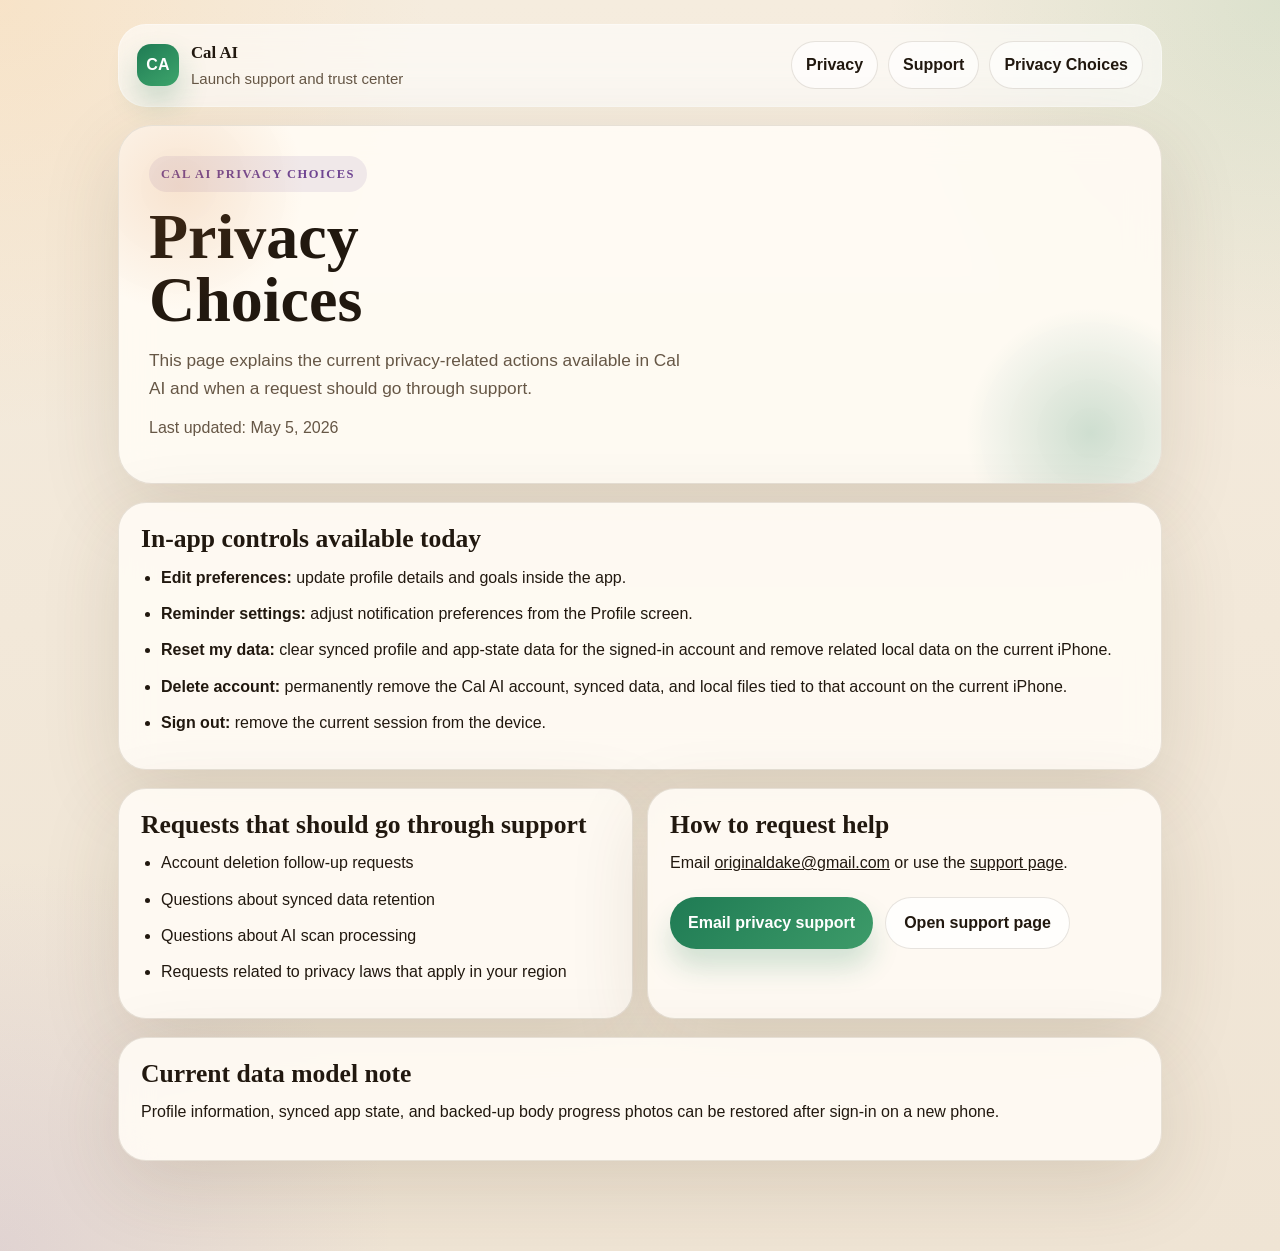
==== privacy-choices/index.html @ 15dcf4ae "Publish launch trust pages" ====
<!DOCTYPE html>
<html lang="en">
<head>
  <meta charset="utf-8">
  <meta name="viewport" content="width=device-width, initial-scale=1">
  <title>Cal AI Privacy Choices</title>
  <meta name="description" content="Cal AI privacy choices and user controls.">
  <link rel="stylesheet" href="../styles.css">
</head>
<body>
  <div class="site-shell">
    <header class="topbar">
      <a class="brand" href="../">
        <span class="brand-mark">CA</span>
        <span class="brand-copy">
          <strong>Cal AI</strong>
          <span>Launch support and trust center</span>
        </span>
      </a>
      <nav class="nav-links">
        <a href="../privacy/">Privacy</a>
        <a href="../support/">Support</a>
        <a href="../privacy-choices/">Privacy Choices</a>
      </nav>
    </header>

    <section class="hero">
      <span class="eyebrow plum">Cal AI Privacy Choices</span>
      <h1>Privacy Choices</h1>
      <p class="lead">This page explains the current privacy-related actions available in Cal AI and when a request should go through support.</p>
      <p class="muted">Last updated: May 5, 2026</p>
    </section>

    <section class="section card">
      <h2>In-app controls available today</h2>
      <ul class="list">
        <li><strong>Edit preferences:</strong> update profile details and goals inside the app.</li>
        <li><strong>Reminder settings:</strong> adjust notification preferences from the Profile screen.</li>
        <li><strong>Reset my data:</strong> clear synced profile and app-state data for the signed-in account and remove related local data on the current iPhone.</li>
        <li><strong>Delete account:</strong> permanently remove the Cal AI account, synced data, and local files tied to that account on the current iPhone.</li>
        <li><strong>Sign out:</strong> remove the current session from the device.</li>
      </ul>
    </section>

    <section class="section card-grid">
      <article class="card">
        <h2>Requests that should go through support</h2>
        <ul class="list">
          <li>Account deletion follow-up requests</li>
          <li>Questions about synced data retention</li>
          <li>Questions about AI scan processing</li>
          <li>Requests related to privacy laws that apply in your region</li>
        </ul>
      </article>

      <article class="card">
        <h2>How to request help</h2>
        <p>Email <a href="mailto:originaldake@gmail.com">originaldake@gmail.com</a> or use the <a href="../support/">support page</a>.</p>
        <div class="button-row">
          <a class="button" href="mailto:originaldake@gmail.com?subject=Cal%20AI%20Privacy%20Request">Email privacy support</a>
          <a class="ghost-button" href="../support/">Open support page</a>
        </div>
      </article>
    </section>

    <section class="section card">
      <h2>Current data model note</h2>
      <p>Profile information, synced app state, and backed-up body progress photos can be restored after sign-in on a new phone.</p>
    </section>
  </div>
</body>
</html>
---- styles.css ----
:root {
  color-scheme: light;
  --bg: #f5ecde;
  --bg-alt: #efe4d4;
  --surface: rgba(255, 251, 245, 0.92);
  --surface-strong: #fffdf9;
  --text: #21180f;
  --muted: #665746;
  --border: rgba(109, 89, 61, 0.16);
  --green: #1f7b54;
  --amber: #d57a32;
  --plum: #6f4592;
  --navy: #17324d;
  --shadow: 0 24px 80px rgba(77, 54, 25, 0.14);
  --radius-xl: 28px;
  --radius-lg: 20px;
  --radius-pill: 999px;
  --max-width: 1080px;
}

* {
  box-sizing: border-box;
}

html {
  scroll-behavior: smooth;
}

body {
  margin: 0;
  font-family: "Avenir Next", "Segoe UI", sans-serif;
  color: var(--text);
  background:
    radial-gradient(circle at top left, rgba(255, 202, 138, 0.26), transparent 24%),
    radial-gradient(circle at top right, rgba(108, 177, 130, 0.18), transparent 22%),
    radial-gradient(circle at bottom left, rgba(148, 124, 196, 0.16), transparent 22%),
    linear-gradient(180deg, var(--bg) 0%, var(--bg-alt) 100%);
  line-height: 1.65;
}

a {
  color: inherit;
}

.site-shell {
  max-width: var(--max-width);
  margin: 0 auto;
  padding: 24px 18px 72px;
}

.topbar {
  display: flex;
  flex-wrap: wrap;
  align-items: center;
  justify-content: space-between;
  gap: 14px;
  margin-bottom: 18px;
  padding: 14px 18px;
  border-radius: var(--radius-xl);
  background: rgba(255, 255, 255, 0.58);
  border: 1px solid rgba(255, 255, 255, 0.35);
  backdrop-filter: blur(16px);
}

.brand {
  display: flex;
  align-items: center;
  gap: 12px;
  text-decoration: none;
}

.brand-mark {
  width: 42px;
  height: 42px;
  display: inline-flex;
  align-items: center;
  justify-content: center;
  border-radius: 14px;
  font-weight: 800;
  letter-spacing: 0.02em;
  color: #fff;
  background: linear-gradient(145deg, var(--green), #3ea56c);
  box-shadow: 0 16px 30px rgba(31, 123, 84, 0.24);
}

.brand-copy strong,
.eyebrow,
h1,
h2,
h3 {
  font-family: "Iowan Old Style", "Palatino Linotype", serif;
}

.brand-copy strong {
  display: block;
  font-size: 1.05rem;
}

.brand-copy span {
  display: block;
  color: var(--muted);
  font-size: 0.94rem;
}

.nav-links {
  display: flex;
  flex-wrap: wrap;
  gap: 10px;
}

.nav-links a,
.mini-link,
.button,
.ghost-button {
  text-decoration: none;
}

.nav-links a,
.mini-link {
  padding: 10px 14px;
  border-radius: var(--radius-pill);
  border: 1px solid var(--border);
  background: rgba(255, 255, 255, 0.62);
  font-weight: 700;
}

.hero,
.card,
.footer-card {
  background: var(--surface);
  border: 1px solid var(--border);
  box-shadow: var(--shadow);
  backdrop-filter: blur(16px);
}

.hero {
  position: relative;
  overflow: hidden;
  border-radius: 34px;
  padding: 30px;
  margin-bottom: 18px;
}

.hero::before,
.hero::after {
  content: "";
  position: absolute;
  border-radius: 50%;
  pointer-events: none;
}

.hero::before {
  width: 260px;
  height: 260px;
  inset: -70px auto auto -70px;
  background: radial-gradient(circle, rgba(213, 122, 50, 0.18), transparent 68%);
}

.hero::after {
  width: 260px;
  height: 260px;
  inset: auto -60px -80px auto;
  background: radial-gradient(circle, rgba(31, 123, 84, 0.22), transparent 68%);
}

.eyebrow {
  display: inline-flex;
  align-items: center;
  padding: 8px 12px;
  border-radius: var(--radius-pill);
  letter-spacing: 0.12em;
  font-size: 0.78rem;
  font-weight: 800;
  text-transform: uppercase;
  margin-bottom: 14px;
}

.eyebrow.green {
  color: var(--green);
  background: rgba(31, 123, 84, 0.1);
}

.eyebrow.amber {
  color: var(--amber);
  background: rgba(213, 122, 50, 0.11);
}

.eyebrow.plum {
  color: var(--plum);
  background: rgba(111, 69, 146, 0.1);
}

.eyebrow.navy {
  color: var(--navy);
  background: rgba(23, 50, 77, 0.1);
}

h1 {
  margin: 0 0 14px;
  font-size: clamp(2.5rem, 5vw, 4.8rem);
  line-height: 0.98;
  max-width: 10ch;
}

h2 {
  margin: 0 0 12px;
  font-size: clamp(1.6rem, 2vw, 2.1rem);
  line-height: 1.08;
}

h3 {
  margin: 0 0 10px;
  font-size: 1.16rem;
}

p {
  margin: 0 0 12px;
}

.lead {
  max-width: 56ch;
  font-size: 1.08rem;
  color: var(--muted);
}

.hero-actions,
.button-row {
  display: flex;
  flex-wrap: wrap;
  gap: 12px;
  margin-top: 20px;
}

.button,
.ghost-button {
  display: inline-flex;
  align-items: center;
  justify-content: center;
  min-height: 48px;
  padding: 12px 18px;
  border-radius: var(--radius-pill);
  font-weight: 800;
}

.button {
  color: #fff;
  background: linear-gradient(135deg, var(--green), #3d9b69);
  box-shadow: 0 18px 28px rgba(31, 123, 84, 0.2);
}

.ghost-button {
  border: 1px solid var(--border);
  background: rgba(255, 255, 255, 0.74);
}

.stats,
.card-grid,
.feature-grid {
  display: grid;
  gap: 14px;
}

.stats {
  grid-template-columns: repeat(auto-fit, minmax(180px, 1fr));
  margin-top: 24px;
}

.card-grid,
.feature-grid {
  grid-template-columns: repeat(auto-fit, minmax(240px, 1fr));
}

.card {
  border-radius: var(--radius-xl);
  padding: 22px;
}

.muted {
  color: var(--muted);
}

.list {
  margin: 0;
  padding-left: 20px;
}

.list li {
  margin-bottom: 10px;
}

.note {
  padding: 16px 18px;
  border-radius: var(--radius-lg);
  border: 1px solid var(--border);
  background: var(--surface-strong);
}

.section {
  margin-bottom: 18px;
}

.footer-card {
  border-radius: var(--radius-xl);
  padding: 22px;
}

.mini-link {
  display: inline-flex;
  margin-top: 8px;
}

.kicker {
  display: inline-block;
  margin-bottom: 10px;
  color: var(--muted);
  font-size: 0.95rem;
}

@media (max-width: 720px) {
  .site-shell {
    padding: 18px 14px 56px;
  }

  .topbar,
  .hero,
  .card,
  .footer-card {
    border-radius: 22px;
  }

  .hero,
  .card,
  .footer-card {
    padding: 20px;
  }

  h1 {
    font-size: clamp(2.3rem, 12vw, 3.2rem);
  }
}
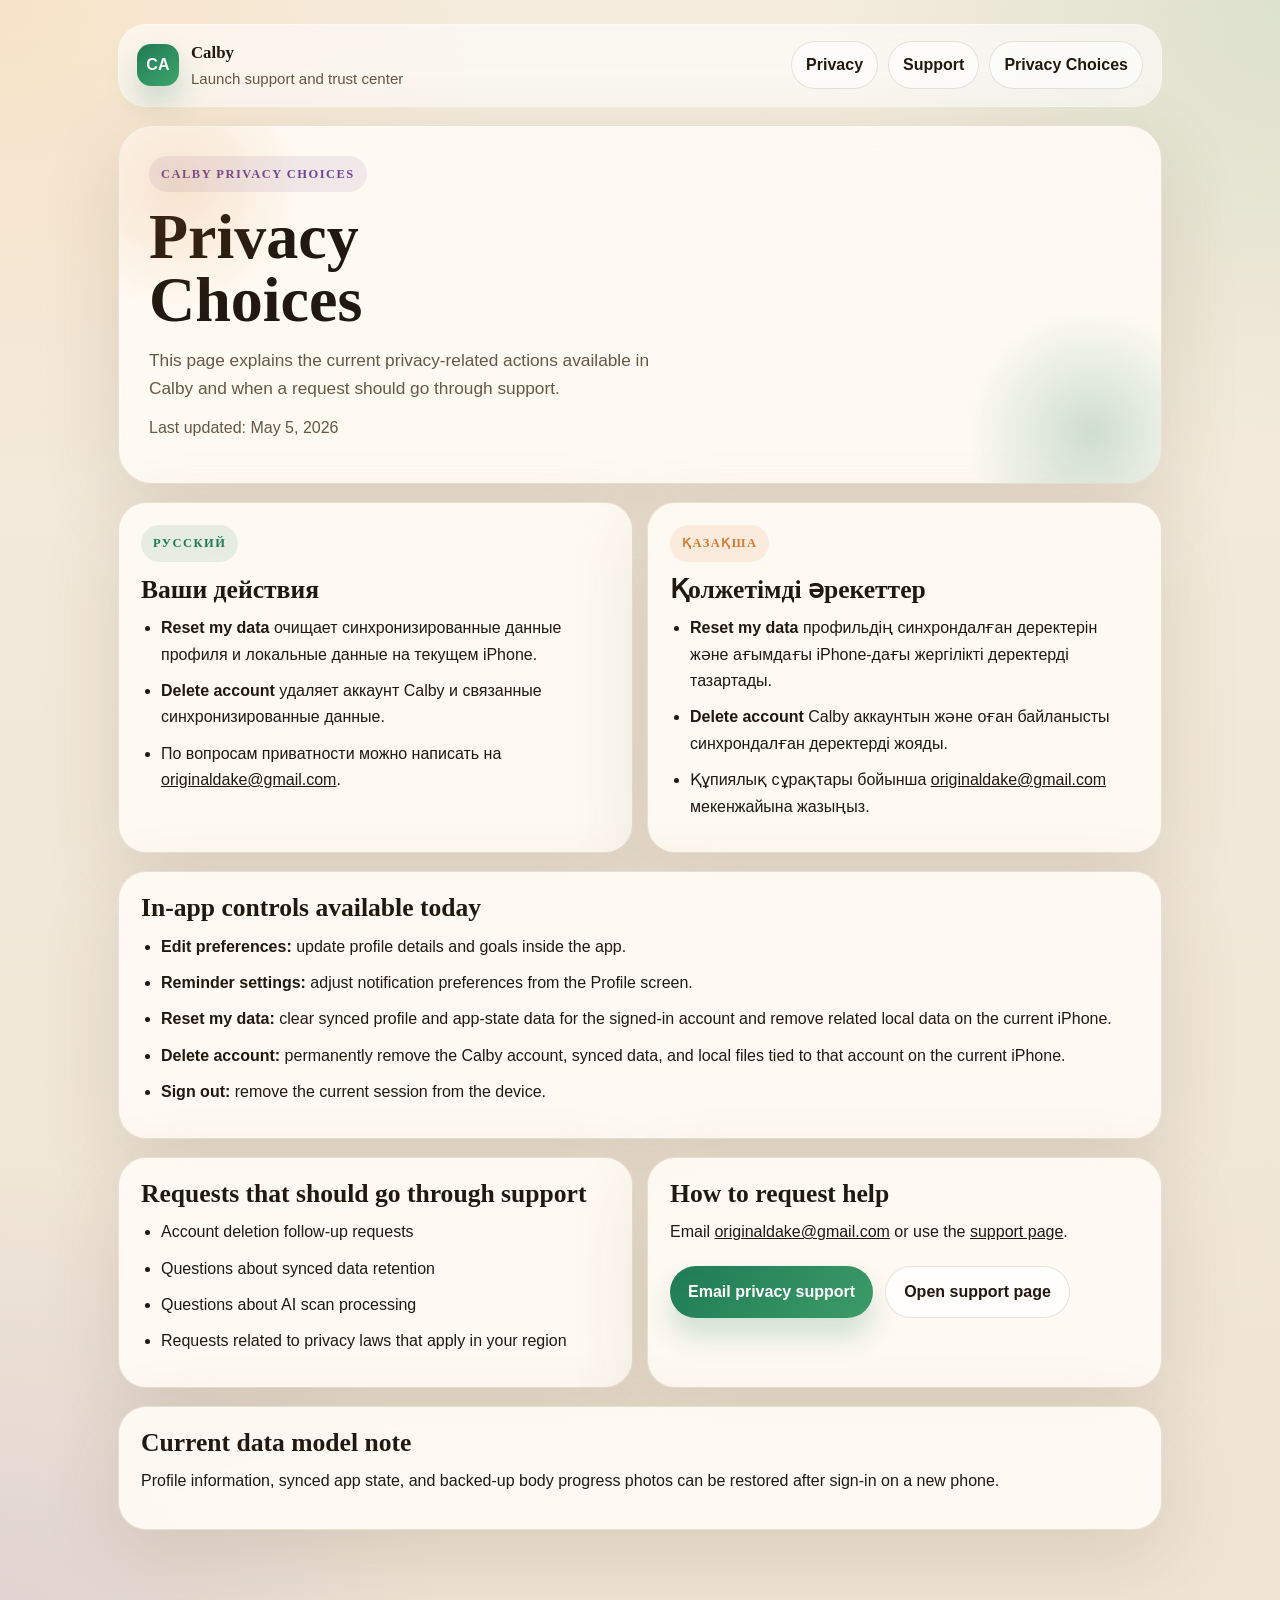
==== commit 1880ee31: "Rebrand privacy choices page to Calby" ====
--- a/privacy-choices/index.html
+++ b/privacy-choices/index.html
@@ -3,8 +3,8 @@
 <head>
   <meta charset="utf-8">
   <meta name="viewport" content="width=device-width, initial-scale=1">
-  <title>Cal AI Privacy Choices</title>
-  <meta name="description" content="Cal AI privacy choices and user controls.">
+  <title>Calby Privacy Choices</title>
+  <meta name="description" content="Calby privacy choices and user controls.">
   <link rel="stylesheet" href="../styles.css">
 </head>
 <body>
@@ -13,7 +13,7 @@
       <a class="brand" href="../">
         <span class="brand-mark">CA</span>
         <span class="brand-copy">
-          <strong>Cal AI</strong>
+          <strong>Calby</strong>
           <span>Launch support and trust center</span>
         </span>
       </a>
@@ -25,10 +25,32 @@
     </header>
 
     <section class="hero">
-      <span class="eyebrow plum">Cal AI Privacy Choices</span>
+      <span class="eyebrow plum">Calby Privacy Choices</span>
       <h1>Privacy Choices</h1>
-      <p class="lead">This page explains the current privacy-related actions available in Cal AI and when a request should go through support.</p>
+      <p class="lead">This page explains the current privacy-related actions available in Calby and when a request should go through support.</p>
       <p class="muted">Last updated: May 5, 2026</p>
+    </section>
+
+    <section class="section card-grid">
+      <article class="card">
+        <span class="eyebrow green">Русский</span>
+        <h2>Ваши действия</h2>
+        <ul class="list">
+          <li><strong>Reset my data</strong> очищает синхронизированные данные профиля и локальные данные на текущем iPhone.</li>
+          <li><strong>Delete account</strong> удаляет аккаунт Calby и связанные синхронизированные данные.</li>
+          <li>По вопросам приватности можно написать на <a href="mailto:originaldake@gmail.com">originaldake@gmail.com</a>.</li>
+        </ul>
+      </article>
+
+      <article class="card">
+        <span class="eyebrow amber">Қазақша</span>
+        <h2>Қолжетімді әрекеттер</h2>
+        <ul class="list">
+          <li><strong>Reset my data</strong> профильдің синхрондалған деректерін және ағымдағы iPhone-дағы жергілікті деректерді тазартады.</li>
+          <li><strong>Delete account</strong> Calby аккаунтын және оған байланысты синхрондалған деректерді жояды.</li>
+          <li>Құпиялық сұрақтары бойынша <a href="mailto:originaldake@gmail.com">originaldake@gmail.com</a> мекенжайына жазыңыз.</li>
+        </ul>
+      </article>
     </section>
 
     <section class="section card">
@@ -37,7 +59,7 @@
         <li><strong>Edit preferences:</strong> update profile details and goals inside the app.</li>
         <li><strong>Reminder settings:</strong> adjust notification preferences from the Profile screen.</li>
         <li><strong>Reset my data:</strong> clear synced profile and app-state data for the signed-in account and remove related local data on the current iPhone.</li>
-        <li><strong>Delete account:</strong> permanently remove the Cal AI account, synced data, and local files tied to that account on the current iPhone.</li>
+        <li><strong>Delete account:</strong> permanently remove the Calby account, synced data, and local files tied to that account on the current iPhone.</li>
         <li><strong>Sign out:</strong> remove the current session from the device.</li>
       </ul>
     </section>
@@ -57,7 +79,7 @@
         <h2>How to request help</h2>
         <p>Email <a href="mailto:originaldake@gmail.com">originaldake@gmail.com</a> or use the <a href="../support/">support page</a>.</p>
         <div class="button-row">
-          <a class="button" href="mailto:originaldake@gmail.com?subject=Cal%20AI%20Privacy%20Request">Email privacy support</a>
+          <a class="button" href="mailto:originaldake@gmail.com?subject=Calby%20Privacy%20Request">Email privacy support</a>
           <a class="ghost-button" href="../support/">Open support page</a>
         </div>
       </article>
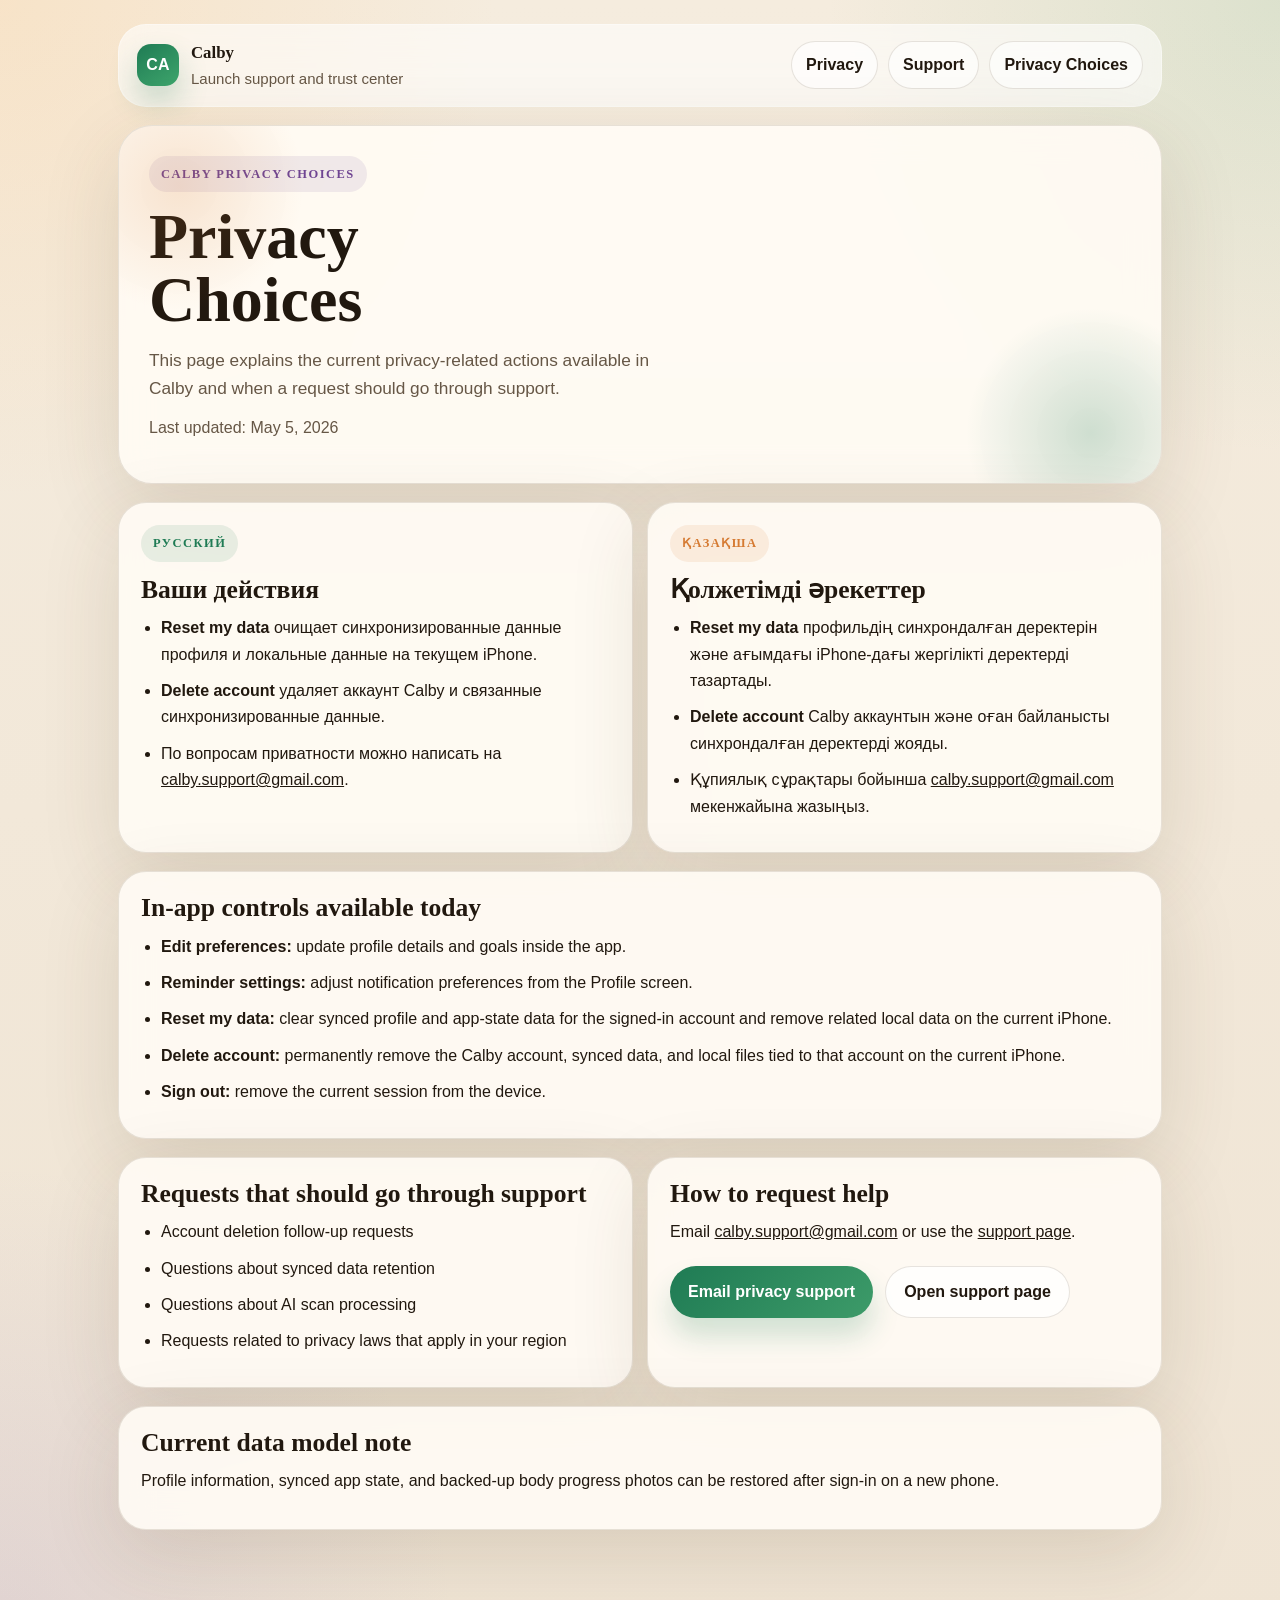
==== commit 47fe2121: "Update Calby support email" ====
--- a/privacy-choices/index.html
+++ b/privacy-choices/index.html
@@ -38,7 +38,7 @@
         <ul class="list">
           <li><strong>Reset my data</strong> очищает синхронизированные данные профиля и локальные данные на текущем iPhone.</li>
           <li><strong>Delete account</strong> удаляет аккаунт Calby и связанные синхронизированные данные.</li>
-          <li>По вопросам приватности можно написать на <a href="mailto:originaldake@gmail.com">originaldake@gmail.com</a>.</li>
+          <li>По вопросам приватности можно написать на <a href="mailto:calby.support@gmail.com">calby.support@gmail.com</a>.</li>
         </ul>
       </article>
 
@@ -48,7 +48,7 @@
         <ul class="list">
           <li><strong>Reset my data</strong> профильдің синхрондалған деректерін және ағымдағы iPhone-дағы жергілікті деректерді тазартады.</li>
           <li><strong>Delete account</strong> Calby аккаунтын және оған байланысты синхрондалған деректерді жояды.</li>
-          <li>Құпиялық сұрақтары бойынша <a href="mailto:originaldake@gmail.com">originaldake@gmail.com</a> мекенжайына жазыңыз.</li>
+          <li>Құпиялық сұрақтары бойынша <a href="mailto:calby.support@gmail.com">calby.support@gmail.com</a> мекенжайына жазыңыз.</li>
         </ul>
       </article>
     </section>
@@ -77,9 +77,9 @@
 
       <article class="card">
         <h2>How to request help</h2>
-        <p>Email <a href="mailto:originaldake@gmail.com">originaldake@gmail.com</a> or use the <a href="../support/">support page</a>.</p>
+        <p>Email <a href="mailto:calby.support@gmail.com">calby.support@gmail.com</a> or use the <a href="../support/">support page</a>.</p>
         <div class="button-row">
-          <a class="button" href="mailto:originaldake@gmail.com?subject=Calby%20Privacy%20Request">Email privacy support</a>
+          <a class="button" href="mailto:calby.support@gmail.com?subject=Calby%20Privacy%20Request">Email privacy support</a>
           <a class="ghost-button" href="../support/">Open support page</a>
         </div>
       </article>
